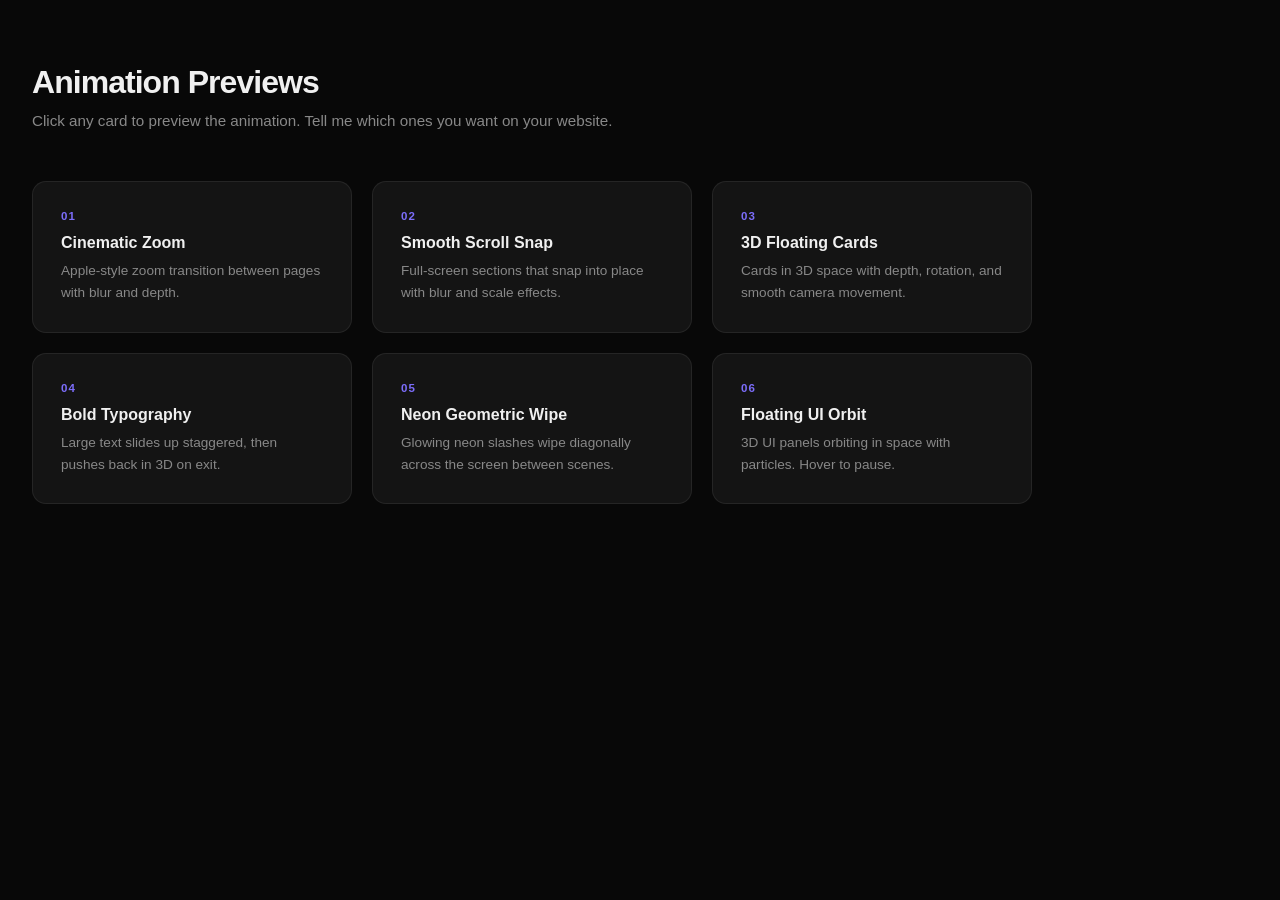
==== website-animations/index.html @ b3448b96 "feat: add website animation preview files" ====
<!DOCTYPE html>
<html lang="en">
<head>
<meta charset="UTF-8"/>
<meta name="viewport" content="width=device-width, initial-scale=1.0"/>
<title>Animation Previews — Automately</title>
<style>
  *, *::before, *::after { box-sizing: border-box; margin: 0; padding: 0; }
  body { background: #080808; font-family: 'Inter', sans-serif; color: #f0f0f0; padding: 4rem 2rem; }
  h1 { font-size: 2rem; font-weight: 700; letter-spacing: -0.03em; margin-bottom: 0.5rem; }
  .sub { color: #888; margin-bottom: 3rem; font-size: 0.95rem; }
  .grid { display: grid; grid-template-columns: repeat(auto-fill, minmax(280px, 1fr)); gap: 1.25rem; max-width: 1000px; }
  a.card {
    background: #141414;
    border: 1px solid rgba(255,255,255,0.07);
    border-radius: 14px;
    padding: 1.75rem;
    text-decoration: none;
    color: inherit;
    transition: border-color 0.2s, transform 0.2s;
    display: block;
  }
  a.card:hover { border-color: rgba(124,109,250,0.4); transform: translateY(-2px); }
  .num { font-size: 0.72rem; font-weight: 700; color: #7c6dfa; letter-spacing: 0.1em; margin-bottom: 0.75rem; }
  h3 { font-size: 1rem; font-weight: 600; margin-bottom: 0.5rem; }
  p { font-size: 0.85rem; color: #888; line-height: 1.6; }
</style>
</head>
<body>
<h1>Animation Previews</h1>
<p class="sub">Click any card to preview the animation. Tell me which ones you want on your website.</p>
<div class="grid">
  <a class="card" href="1-cinematic-zoom.html" target="_blank">
    <div class="num">01</div>
    <h3>Cinematic Zoom</h3>
    <p>Apple-style zoom transition between pages with blur and depth.</p>
  </a>
  <a class="card" href="2-scroll-snap.html" target="_blank">
    <div class="num">02</div>
    <h3>Smooth Scroll Snap</h3>
    <p>Full-screen sections that snap into place with blur and scale effects.</p>
  </a>
  <a class="card" href="3-3d-cards.html" target="_blank">
    <div class="num">03</div>
    <h3>3D Floating Cards</h3>
    <p>Cards in 3D space with depth, rotation, and smooth camera movement.</p>
  </a>
  <a class="card" href="4-typography.html" target="_blank">
    <div class="num">04</div>
    <h3>Bold Typography</h3>
    <p>Large text slides up staggered, then pushes back in 3D on exit.</p>
  </a>
  <a class="card" href="5-neon-wipe.html" target="_blank">
    <div class="num">05</div>
    <h3>Neon Geometric Wipe</h3>
    <p>Glowing neon slashes wipe diagonally across the screen between scenes.</p>
  </a>
  <a class="card" href="6-floating-ui.html" target="_blank">
    <div class="num">06</div>
    <h3>Floating UI Orbit</h3>
    <p>3D UI panels orbiting in space with particles. Hover to pause.</p>
  </a>
</div>
</body>
</html>
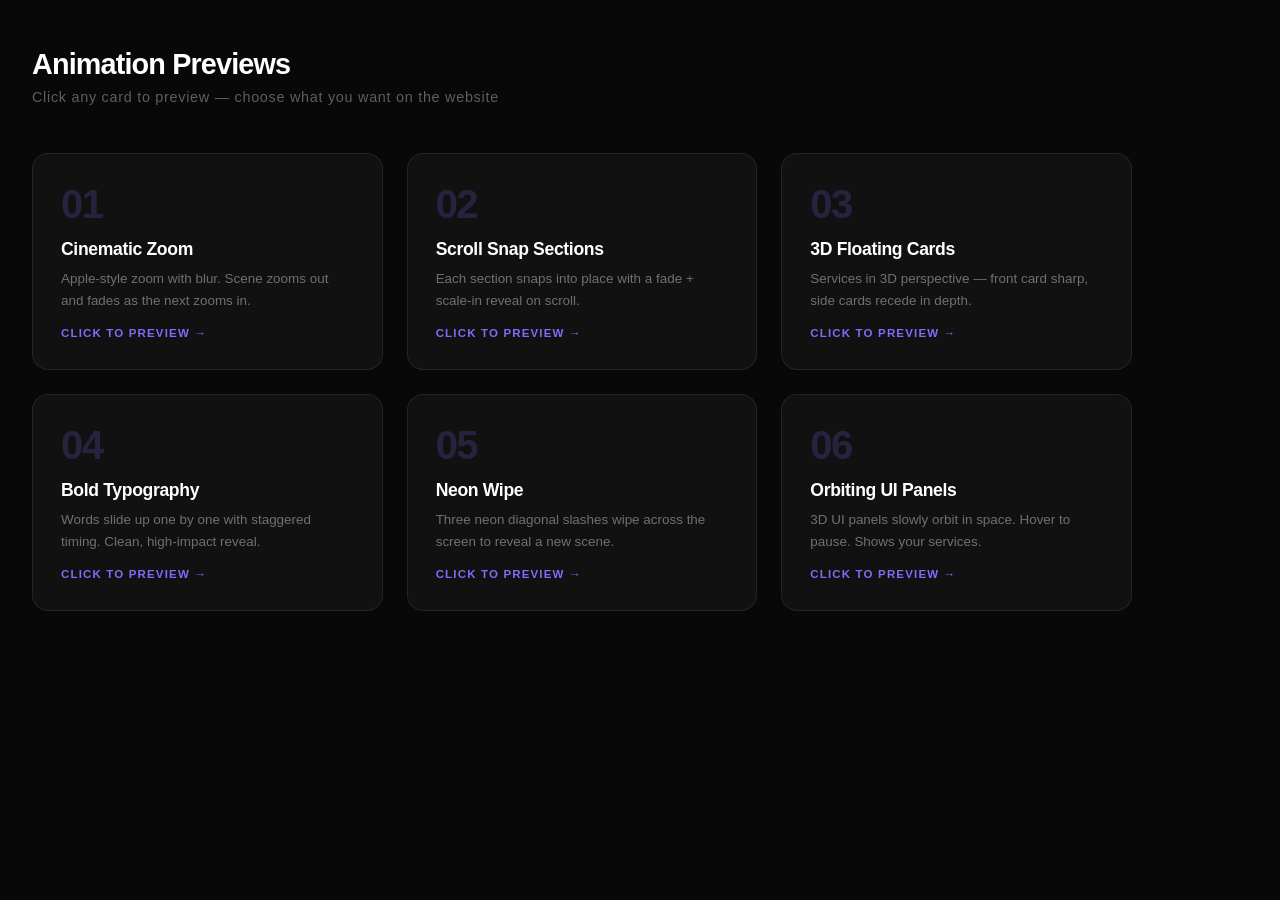
==== commit 00417f38: "fix: add missing animation preview files 2-6 to gh-pages" ====
--- a/website-animations/index.html
+++ b/website-animations/index.html
@@ -6,59 +6,115 @@
 <title>Animation Previews — Automately</title>
 <style>
   *, *::before, *::after { box-sizing: border-box; margin: 0; padding: 0; }
-  body { background: #080808; font-family: 'Inter', sans-serif; color: #f0f0f0; padding: 4rem 2rem; }
-  h1 { font-size: 2rem; font-weight: 700; letter-spacing: -0.03em; margin-bottom: 0.5rem; }
-  .sub { color: #888; margin-bottom: 3rem; font-size: 0.95rem; }
-  .grid { display: grid; grid-template-columns: repeat(auto-fill, minmax(280px, 1fr)); gap: 1.25rem; max-width: 1000px; }
-  a.card {
-    background: #141414;
-    border: 1px solid rgba(255,255,255,0.07);
-    border-radius: 14px;
+  body {
+    background: #080808;
+    font-family: 'Inter', sans-serif;
+    min-height: 100vh;
+    padding: 3rem 2rem;
+    color: #fff;
+  }
+  h1 {
+    font-size: 1.8rem;
+    font-weight: 800;
+    letter-spacing: -0.03em;
+    margin-bottom: 0.5rem;
+  }
+  .sub {
+    color: rgba(255,255,255,0.35);
+    font-size: 0.9rem;
+    margin-bottom: 3rem;
+    letter-spacing: 0.05em;
+  }
+  .grid {
+    display: grid;
+    grid-template-columns: repeat(auto-fill, minmax(280px, 1fr));
+    gap: 1.5rem;
+    max-width: 1100px;
+  }
+  .card {
+    background: rgba(255,255,255,0.04);
+    border: 1px solid rgba(255,255,255,0.08);
+    border-radius: 16px;
     padding: 1.75rem;
     text-decoration: none;
     color: inherit;
-    transition: border-color 0.2s, transform 0.2s;
+    transition: background 0.2s, border-color 0.2s, transform 0.2s;
     display: block;
   }
-  a.card:hover { border-color: rgba(124,109,250,0.4); transform: translateY(-2px); }
-  .num { font-size: 0.72rem; font-weight: 700; color: #7c6dfa; letter-spacing: 0.1em; margin-bottom: 0.75rem; }
-  h3 { font-size: 1rem; font-weight: 600; margin-bottom: 0.5rem; }
-  p { font-size: 0.85rem; color: #888; line-height: 1.6; }
+  .card:hover {
+    background: rgba(255,255,255,0.07);
+    border-color: rgba(124,109,250,0.4);
+    transform: translateY(-3px);
+  }
+  .num {
+    font-size: 2.5rem;
+    font-weight: 800;
+    color: rgba(124,109,250,0.2);
+    letter-spacing: -0.04em;
+    margin-bottom: 0.75rem;
+  }
+  .card h2 {
+    font-size: 1.1rem;
+    font-weight: 700;
+    margin-bottom: 0.5rem;
+    letter-spacing: -0.02em;
+  }
+  .card p {
+    color: rgba(255,255,255,0.4);
+    font-size: 0.84rem;
+    line-height: 1.6;
+  }
+  .tag {
+    display: inline-block;
+    margin-top: 1rem;
+    font-size: 0.72rem;
+    font-weight: 600;
+    letter-spacing: 0.1em;
+    text-transform: uppercase;
+    color: #7c6dfa;
+  }
 </style>
 </head>
 <body>
 <h1>Animation Previews</h1>
-<p class="sub">Click any card to preview the animation. Tell me which ones you want on your website.</p>
+<p class="sub">Click any card to preview — choose what you want on the website</p>
+
 <div class="grid">
-  <a class="card" href="1-cinematic-zoom.html" target="_blank">
+  <a class="card" href="1-cinematic-zoom.html">
     <div class="num">01</div>
-    <h3>Cinematic Zoom</h3>
-    <p>Apple-style zoom transition between pages with blur and depth.</p>
+    <h2>Cinematic Zoom</h2>
+    <p>Apple-style zoom with blur. Scene zooms out and fades as the next zooms in.</p>
+    <span class="tag">Click to preview →</span>
   </a>
-  <a class="card" href="2-scroll-snap.html" target="_blank">
+  <a class="card" href="2-scroll-snap.html">
     <div class="num">02</div>
-    <h3>Smooth Scroll Snap</h3>
-    <p>Full-screen sections that snap into place with blur and scale effects.</p>
+    <h2>Scroll Snap Sections</h2>
+    <p>Each section snaps into place with a fade + scale-in reveal on scroll.</p>
+    <span class="tag">Click to preview →</span>
   </a>
-  <a class="card" href="3-3d-cards.html" target="_blank">
+  <a class="card" href="3-3d-cards.html">
     <div class="num">03</div>
-    <h3>3D Floating Cards</h3>
-    <p>Cards in 3D space with depth, rotation, and smooth camera movement.</p>
+    <h2>3D Floating Cards</h2>
+    <p>Services in 3D perspective — front card sharp, side cards recede in depth.</p>
+    <span class="tag">Click to preview →</span>
   </a>
-  <a class="card" href="4-typography.html" target="_blank">
+  <a class="card" href="4-typography.html">
     <div class="num">04</div>
-    <h3>Bold Typography</h3>
-    <p>Large text slides up staggered, then pushes back in 3D on exit.</p>
+    <h2>Bold Typography</h2>
+    <p>Words slide up one by one with staggered timing. Clean, high-impact reveal.</p>
+    <span class="tag">Click to preview →</span>
   </a>
-  <a class="card" href="5-neon-wipe.html" target="_blank">
+  <a class="card" href="5-neon-wipe.html">
     <div class="num">05</div>
-    <h3>Neon Geometric Wipe</h3>
-    <p>Glowing neon slashes wipe diagonally across the screen between scenes.</p>
+    <h2>Neon Wipe</h2>
+    <p>Three neon diagonal slashes wipe across the screen to reveal a new scene.</p>
+    <span class="tag">Click to preview →</span>
   </a>
-  <a class="card" href="6-floating-ui.html" target="_blank">
+  <a class="card" href="6-floating-ui.html">
     <div class="num">06</div>
-    <h3>Floating UI Orbit</h3>
-    <p>3D UI panels orbiting in space with particles. Hover to pause.</p>
+    <h2>Orbiting UI Panels</h2>
+    <p>3D UI panels slowly orbit in space. Hover to pause. Shows your services.</p>
+    <span class="tag">Click to preview →</span>
   </a>
 </div>
 </body>
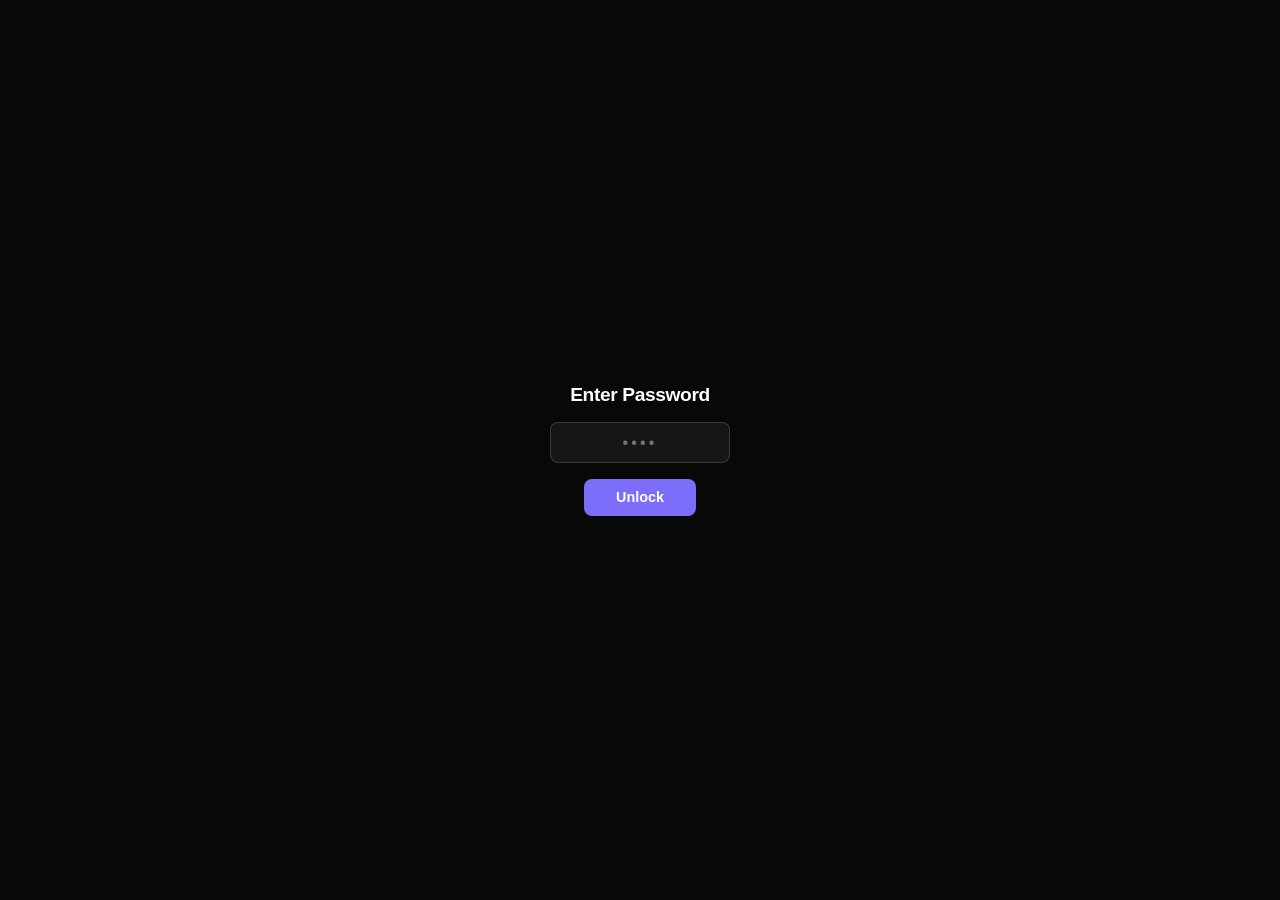
==== commit ebc60234: "feat: add password protection to website-animations folder" ====
--- a/website-animations/index.html
+++ b/website-animations/index.html
@@ -73,9 +73,53 @@
     text-transform: uppercase;
     color: #7c6dfa;
   }
+  #gate {
+    position: fixed;
+    inset: 0;
+    background: #080808;
+    display: flex;
+    flex-direction: column;
+    align-items: center;
+    justify-content: center;
+    gap: 1rem;
+    z-index: 9999;
+  }
+  #gate h2 { font-size: 1.2rem; font-weight: 700; letter-spacing: -0.02em; }
+  #gate input {
+    background: rgba(255,255,255,0.06);
+    border: 1px solid rgba(255,255,255,0.15);
+    color: #fff;
+    padding: 0.65rem 1.25rem;
+    border-radius: 8px;
+    font-size: 1rem;
+    outline: none;
+    text-align: center;
+    letter-spacing: 0.2em;
+    width: 180px;
+  }
+  #gate button {
+    background: #7c6dfa;
+    border: none;
+    color: #fff;
+    padding: 0.65rem 2rem;
+    border-radius: 8px;
+    font-size: 0.9rem;
+    font-weight: 600;
+    cursor: pointer;
+  }
+  #gate .err { color: #ff5555; font-size: 0.82rem; display: none; }
 </style>
 </head>
 <body>
+
+<div id="gate">
+  <h2>Enter Password</h2>
+  <input type="password" id="pw" placeholder="••••" />
+  <button onclick="check()">Unlock</button>
+  <p class="err" id="err">Wrong password.</p>
+</div>
+
+<div id="content" style="display:none">
 <h1>Animation Previews</h1>
 <p class="sub">Click any card to preview — choose what you want on the website</p>
 
@@ -117,5 +161,25 @@
     <span class="tag">Click to preview →</span>
   </a>
 </div>
+</div>
+
+<script>
+  const PW = '1485';
+  function check() {
+    if (document.getElementById('pw').value === PW) {
+      sessionStorage.setItem('anim_auth', PW);
+      document.getElementById('gate').style.display = 'none';
+      document.getElementById('content').style.display = 'block';
+    } else {
+      document.getElementById('err').style.display = 'block';
+      document.getElementById('pw').value = '';
+    }
+  }
+  document.getElementById('pw').addEventListener('keydown', e => { if (e.key === 'Enter') check(); });
+  if (sessionStorage.getItem('anim_auth') === PW) {
+    document.getElementById('gate').style.display = 'none';
+    document.getElementById('content').style.display = 'block';
+  }
+</script>
 </body>
 </html>
